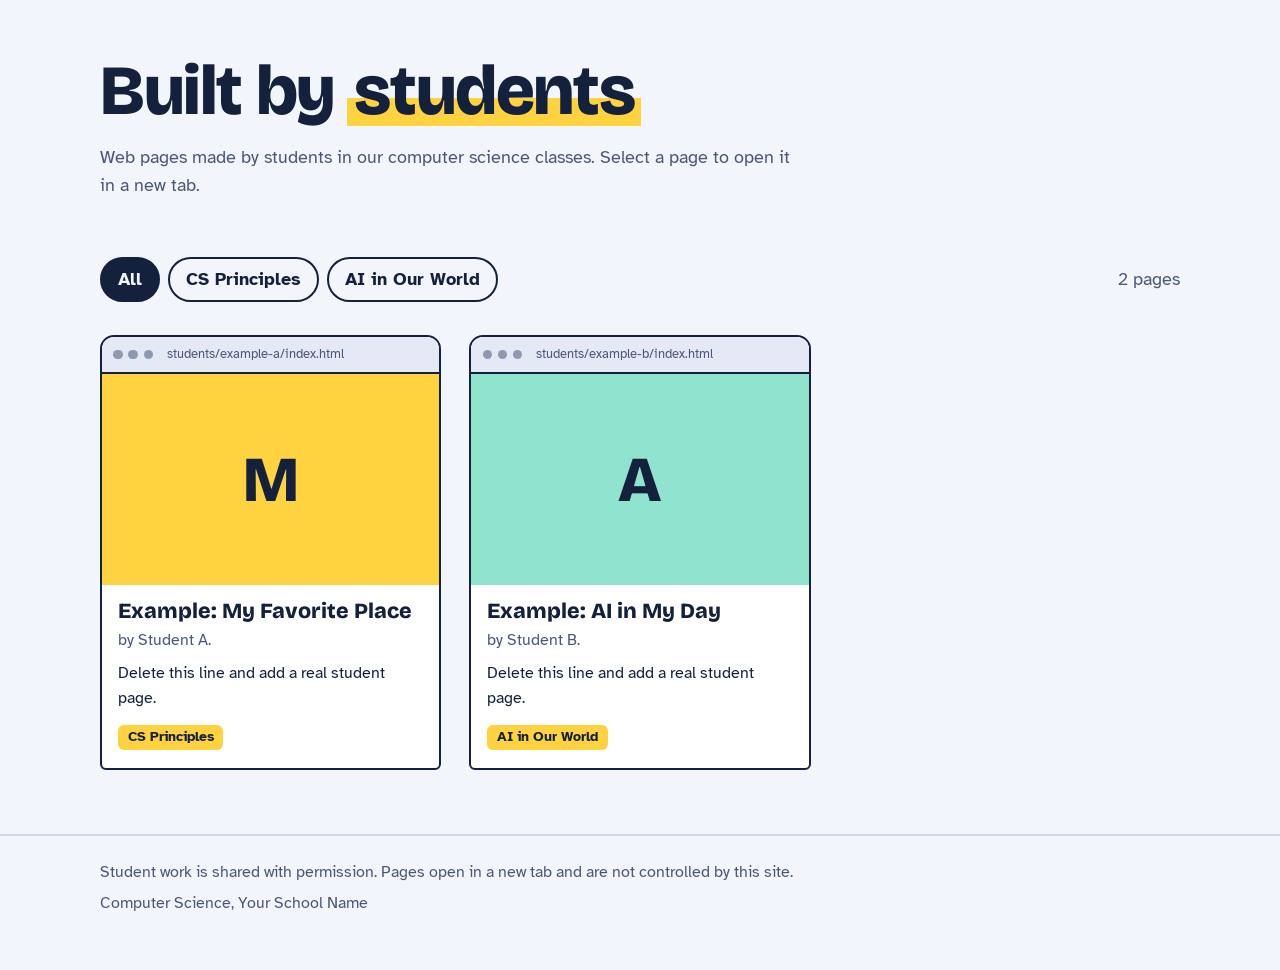
==== index.html @ d6c504cc "Add initial index.html for student web showcase" ====
<!DOCTYPE html>
<html lang="en">
<head>
<meta charset="utf-8">
<meta name="viewport" content="width=device-width, initial-scale=1">
<title>Student Web Showcase</title>
<meta name="description" content="Web pages built by students in our computer science classes.">
<link rel="preconnect" href="https://fonts.googleapis.com">
<link rel="preconnect" href="https://fonts.gstatic.com" crossorigin>
<link href="https://fonts.googleapis.com/css2?family=Atkinson+Hyperlegible:wght@400;700&family=Bricolage+Grotesque:opsz,wght@12..96,600;12..96,800&display=swap" rel="stylesheet">
<style>
  :root {
    --bg: #f2f5fb;
    --surface: #ffffff;
    --ink: #14213d;
    --muted: #4a5878;
    --line: #cfd7e8;
    --accent: #2b55e0;
    --accent-ink: #ffffff;
    --highlight: #ffd23f;
    --frame: #e4e9f5;
    --focus: #14213d;
    color-scheme: light;
  }
  @media (prefers-color-scheme: dark) {
    :root:not([data-theme="light"]) {
      --bg: #0f1a33;
      --surface: #172445;
      --ink: #eef2fb;
      --muted: #aab6d3;
      --line: #2d3d66;
      --accent: #7f9bff;
      --accent-ink: #0f1a33;
      --highlight: #ffd23f;
      --frame: #22335c;
      --focus: #ffd23f;
      color-scheme: dark;
    }
  }

  * { box-sizing: border-box; }
  html { scroll-behavior: smooth; }
  body {
    margin: 0;
    background: var(--bg);
    color: var(--ink);
    font-family: "Atkinson Hyperlegible", system-ui, -apple-system, "Segoe UI", Arial, sans-serif;
    font-size: 1.125rem;
    line-height: 1.55;
  }
  a { color: inherit; }
  :focus-visible { outline: 3px solid var(--focus); outline-offset: 3px; }

  .wrap { max-width: 1120px; margin: 0 auto; padding: 0 1.25rem; }

  /* Header */
  header { padding: 3.5rem 0 2rem; }
  h1 {
    font-family: "Bricolage Grotesque", "Atkinson Hyperlegible", system-ui, sans-serif;
    font-weight: 800;
    font-size: clamp(2.4rem, 7vw, 4.4rem);
    line-height: 1.02;
    letter-spacing: -0.02em;
    margin: 0 0 1rem;
    max-width: 14ch;
  }
  h1 .mark {
    background: linear-gradient(transparent 58%, var(--highlight) 58% 92%, transparent 92%);
    padding: 0 0.1em;
  }
  .intro { max-width: 58ch; color: var(--muted); margin: 0; }

  /* Filters */
  .toolbar {
    display: flex; flex-wrap: wrap; align-items: center; gap: 0.6rem 1rem;
    padding: 1rem 0 1.5rem;
  }
  .filters { display: flex; flex-wrap: wrap; gap: 0.5rem; }
  .filters button {
    font: inherit; font-weight: 700;
    border: 2px solid var(--ink);
    background: transparent; color: var(--ink);
    padding: 0.4rem 1rem; border-radius: 999px; cursor: pointer;
  }
  .filters button:hover { background: var(--frame); }
  .filters button[aria-pressed="true"] { background: var(--ink); color: var(--bg); }
  .count { color: var(--muted); margin-left: auto; }

  /* Grid */
  .grid {
    list-style: none; margin: 0; padding: 0 0 4rem;
    display: grid; gap: 1.75rem;
    grid-template-columns: repeat(auto-fill, minmax(min(100%, 320px), 1fr));
  }
  .card { margin: 0; }
  .card a.open {
    display: block; text-decoration: none;
    background: var(--surface);
    border: 2px solid var(--ink);
    border-radius: 14px 14px 6px 6px;
    overflow: hidden;
  }
  .card a.open:hover .title { text-decoration: underline; text-decoration-thickness: 3px; text-underline-offset: 4px; }
  .card a.open:hover { border-color: var(--accent); }

  /* Browser frame: it's a web page, so it looks like one */
  .bar {
    display: flex; align-items: center; gap: 0.35rem;
    background: var(--frame); padding: 0.45rem 0.7rem;
    border-bottom: 2px solid var(--ink);
  }
  .bar i { width: 0.6rem; height: 0.6rem; border-radius: 50%; background: var(--muted); opacity: 0.55; }
  .bar span {
    margin-left: 0.5rem; font-size: 0.8rem; color: var(--muted);
    white-space: nowrap; overflow: hidden; text-overflow: ellipsis;
  }

  .shot { position: relative; aspect-ratio: 16 / 10; background: #fff; overflow: hidden; }
  .shot iframe {
    position: absolute; top: 0; left: 0;
    width: 1280px; height: 800px; border: 0;
    transform-origin: top left;
    pointer-events: none; background: #fff;
  }
  .shot img { width: 100%; height: 100%; object-fit: cover; display: block; }
  .shot .placeholder {
    position: absolute; inset: 0; display: grid; place-items: center;
    font-family: "Bricolage Grotesque", system-ui, sans-serif;
    font-weight: 800; font-size: 4rem; color: var(--ink);
    background: var(--hue, var(--highlight));
  }

  .info { padding: 0.9rem 1rem 1.1rem; }
  .title {
    font-family: "Bricolage Grotesque", "Atkinson Hyperlegible", system-ui, sans-serif;
    font-weight: 800; font-size: 1.35rem; line-height: 1.2; margin: 0 0 0.2rem;
  }
  .by { margin: 0 0 0.5rem; color: var(--muted); font-size: 1rem; }
  .desc { margin: 0 0 0.75rem; font-size: 1rem; }
  .tag {
    display: inline-block; font-size: 0.875rem; font-weight: 700;
    padding: 0.1rem 0.6rem; border-radius: 6px;
    background: var(--highlight); color: #14213d;
  }

  .empty { padding: 3rem 0 5rem; color: var(--muted); }
  .empty[hidden] { display: none; }

  footer { border-top: 2px solid var(--line); padding: 1.5rem 0 3rem; color: var(--muted); font-size: 1rem; }
  footer p { margin: 0 0 0.4rem; max-width: 70ch; }

  @media (prefers-reduced-motion: reduce) { html { scroll-behavior: auto; } }
</style>
</head>
<body>

<header>
  <div class="wrap">
    <h1>Built by <span class="mark">students</span></h1>
    <p class="intro">
      Web pages made by students in our computer science classes.
      Select a page to open it in a new tab.
    </p>
  </div>
</header>

<main class="wrap" id="main">
  <div class="toolbar">
    <div class="filters" id="filters" role="group" aria-label="Filter by class"></div>
    <p class="count" id="count" aria-live="polite"></p>
  </div>

  <ul class="grid" id="grid"></ul>

  <p class="empty" id="empty" hidden>No pages in this class yet. Check back soon.</p>
</main>

<footer>
  <div class="wrap">
    <p>Student work is shared with permission. Pages open in a new tab and are not controlled by this site.</p>
    <p id="credit"></p>
  </div>
</footer>

<script>
/* ============================================================
   TEACHER: EDIT THIS SECTION
   ------------------------------------------------------------
   To add a student page:
   1. Put the student's folder in this repo, for example:
        students/maria/index.html
   2. Copy one line below, paste it, and change the values.

   title        Name of the page
   student      First name and last initial only (ex: "Maria G.")
   course       Must match a name in COURSES below
   description  One short sentence (optional)
   url          Path to the page, relative to this file
   thumb        Optional screenshot, for example "students/maria/shot.png".
                If you leave it out, the page shows as a live preview.
   preview      Set to false to show a colored tile instead of a live
                preview (good for pages that are slow or use big files).
   ============================================================ */

const SITE_CREDIT = "Computer Science, Your School Name";

const COURSES = [
  "CS Principles",
  "AI in Our World"
];

const PROJECTS = [
  {
    title: "Example: My Favorite Place",
    student: "Student A.",
    course: "CS Principles",
    description: "Delete this line and add a real student page.",
    url: "students/example-a/index.html",
    preview: false
  },
  {
    title: "Example: AI in My Day",
    student: "Student B.",
    course: "AI in Our World",
    description: "Delete this line and add a real student page.",
    url: "students/example-b/index.html",
    preview: false
  }
];

/* ============================================================
   END OF EDIT SECTION. You should not need to change anything below.
   ============================================================ */

const grid = document.getElementById("grid");
const filtersEl = document.getElementById("filters");
const countEl = document.getElementById("count");
const emptyEl = document.getElementById("empty");
document.getElementById("credit").textContent = SITE_CREDIT;

const HUES = ["#ffd23f", "#8fe3cf", "#ffb4a2", "#b8c7ff", "#d6f28b"];
let active = "All";

function el(tag, attrs = {}, children = []) {
  const node = document.createElement(tag);
  for (const [k, v] of Object.entries(attrs)) {
    if (k === "text") node.textContent = v;
    else node.setAttribute(k, v);
  }
  children.forEach(c => node.appendChild(c));
  return node;
}

function buildShot(p, i) {
  const shot = el("div", { class: "shot" });
  if (p.thumb) {
    shot.appendChild(el("img", { src: p.thumb, alt: "Screenshot of " + p.title, loading: "lazy" }));
  } else if (p.preview === false) {
    const ph = el("div", { class: "placeholder", "aria-hidden": "true", text: (p.title.replace(/^Example:\s*/, "")[0] || "?").toUpperCase() });
    ph.style.setProperty("--hue", HUES[i % HUES.length]);
    shot.appendChild(ph);
  } else {
    shot.appendChild(el("iframe", {
      src: p.url,
      title: "Preview of " + p.title,
      loading: "lazy",
      sandbox: "allow-scripts",
      tabindex: "-1",
      "aria-hidden": "true"
    }));
  }
  return shot;
}

function buildCard(p, i) {
  const bar = el("div", { class: "bar", "aria-hidden": "true" }, [
    el("i"), el("i"), el("i"), el("span", { text: p.url })
  ]);
  const info = el("div", { class: "info" }, [
    el("h2", { class: "title", text: p.title }),
    el("p", { class: "by", text: "by " + p.student })
  ]);
  if (p.description) info.appendChild(el("p", { class: "desc", text: p.description }));
  info.appendChild(el("span", { class: "tag", text: p.course }));

  const link = el("a", {
    class: "open", href: p.url, target: "_blank", rel: "noopener",
    "aria-label": p.title + " by " + p.student + ". Opens in a new tab."
  }, [bar, buildShot(p, i), info]);

  const li = el("li", { class: "card", "data-course": p.course }, [link]);
  return li;
}

function scalePreviews() {
  document.querySelectorAll(".shot iframe").forEach(f => {
    const w = f.parentElement.clientWidth;
    if (w) f.style.transform = "scale(" + (w / 1280) + ")";
  });
}

function render() {
  const cards = grid.querySelectorAll(".card");
  let shown = 0;
  cards.forEach(c => {
    const match = active === "All" || c.dataset.course === active;
    c.hidden = !match;
    if (match) shown++;
  });
  countEl.textContent = shown + (shown === 1 ? " page" : " pages");
  emptyEl.hidden = shown !== 0;
  requestAnimationFrame(scalePreviews);
}

function buildFilters() {
  ["All", ...COURSES].forEach(name => {
    const b = el("button", { type: "button", "aria-pressed": name === active ? "true" : "false", text: name });
    b.addEventListener("click", () => {
      active = name;
      filtersEl.querySelectorAll("button").forEach(x =>
        x.setAttribute("aria-pressed", x === b ? "true" : "false"));
      render();
    });
    filtersEl.appendChild(b);
  });
}

buildFilters();
PROJECTS.forEach((p, i) => grid.appendChild(buildCard(p, i)));
render();
window.addEventListener("resize", scalePreviews);
window.addEventListener("load", scalePreviews);
</script>
</body>
</html>
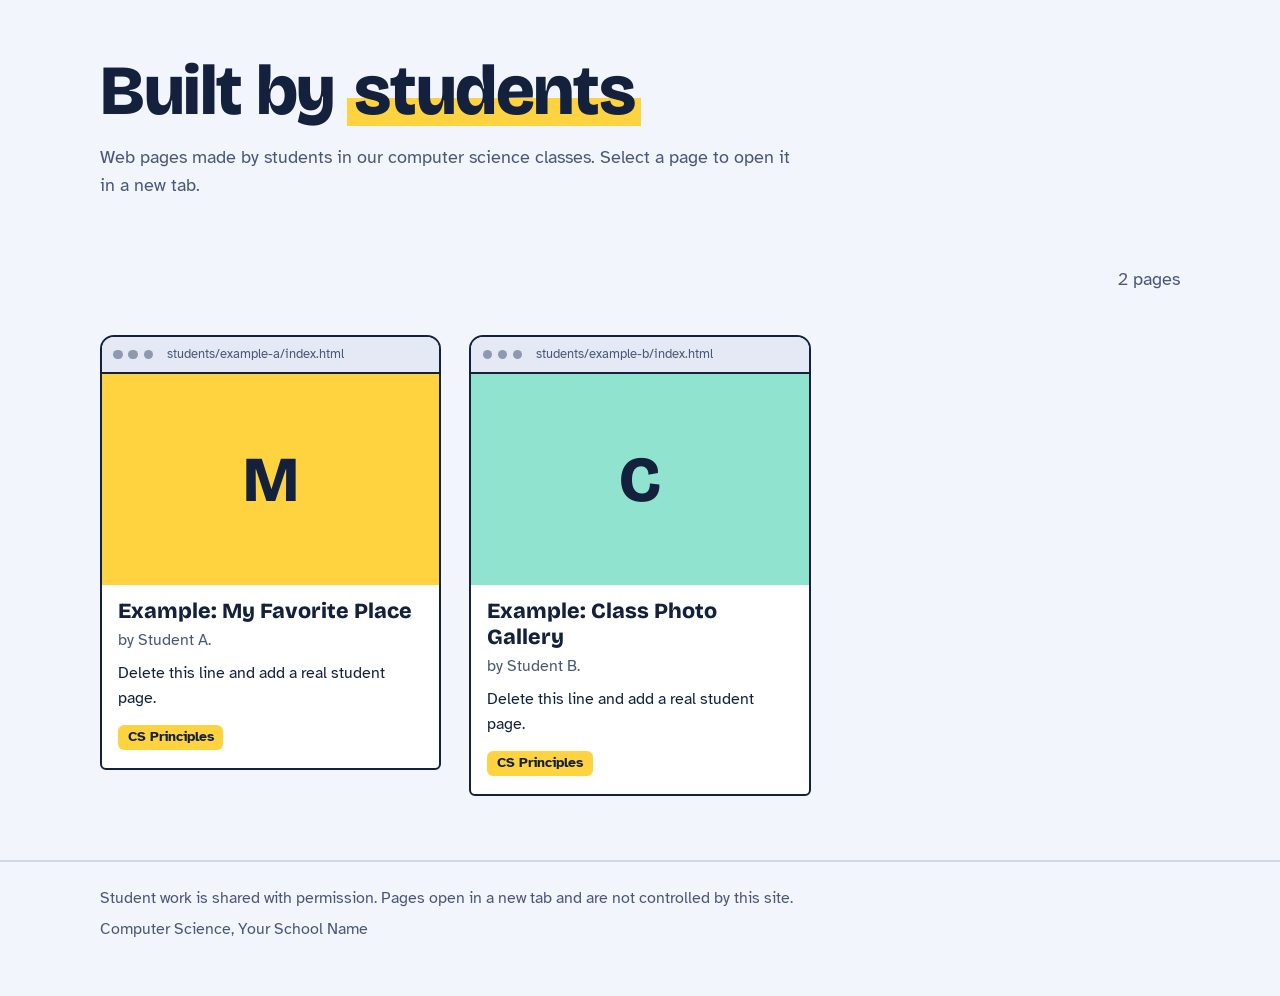
==== commit 5e749d19: "Update course and project details in index.html" ====
--- a/index.html
+++ b/index.html
@@ -205,8 +205,7 @@
 const SITE_CREDIT = "Computer Science, Your School Name";
 
 const COURSES = [
-  "CS Principles",
-  "AI in Our World"
+  "CS Principles"
 ];
 
 const PROJECTS = [
@@ -219,9 +218,9 @@
     preview: false
   },
   {
-    title: "Example: AI in My Day",
+    title: "Example: Class Photo Gallery",
     student: "Student B.",
-    course: "AI in Our World",
+    course: "CS Principles",
     description: "Delete this line and add a real student page.",
     url: "students/example-b/index.html",
     preview: false
@@ -313,6 +312,7 @@
 }
 
 function buildFilters() {
+  if (COURSES.length < 2) { filtersEl.hidden = true; return; }
   ["All", ...COURSES].forEach(name => {
     const b = el("button", { type: "button", "aria-pressed": name === active ? "true" : "false", text: name });
     b.addEventListener("click", () => {
